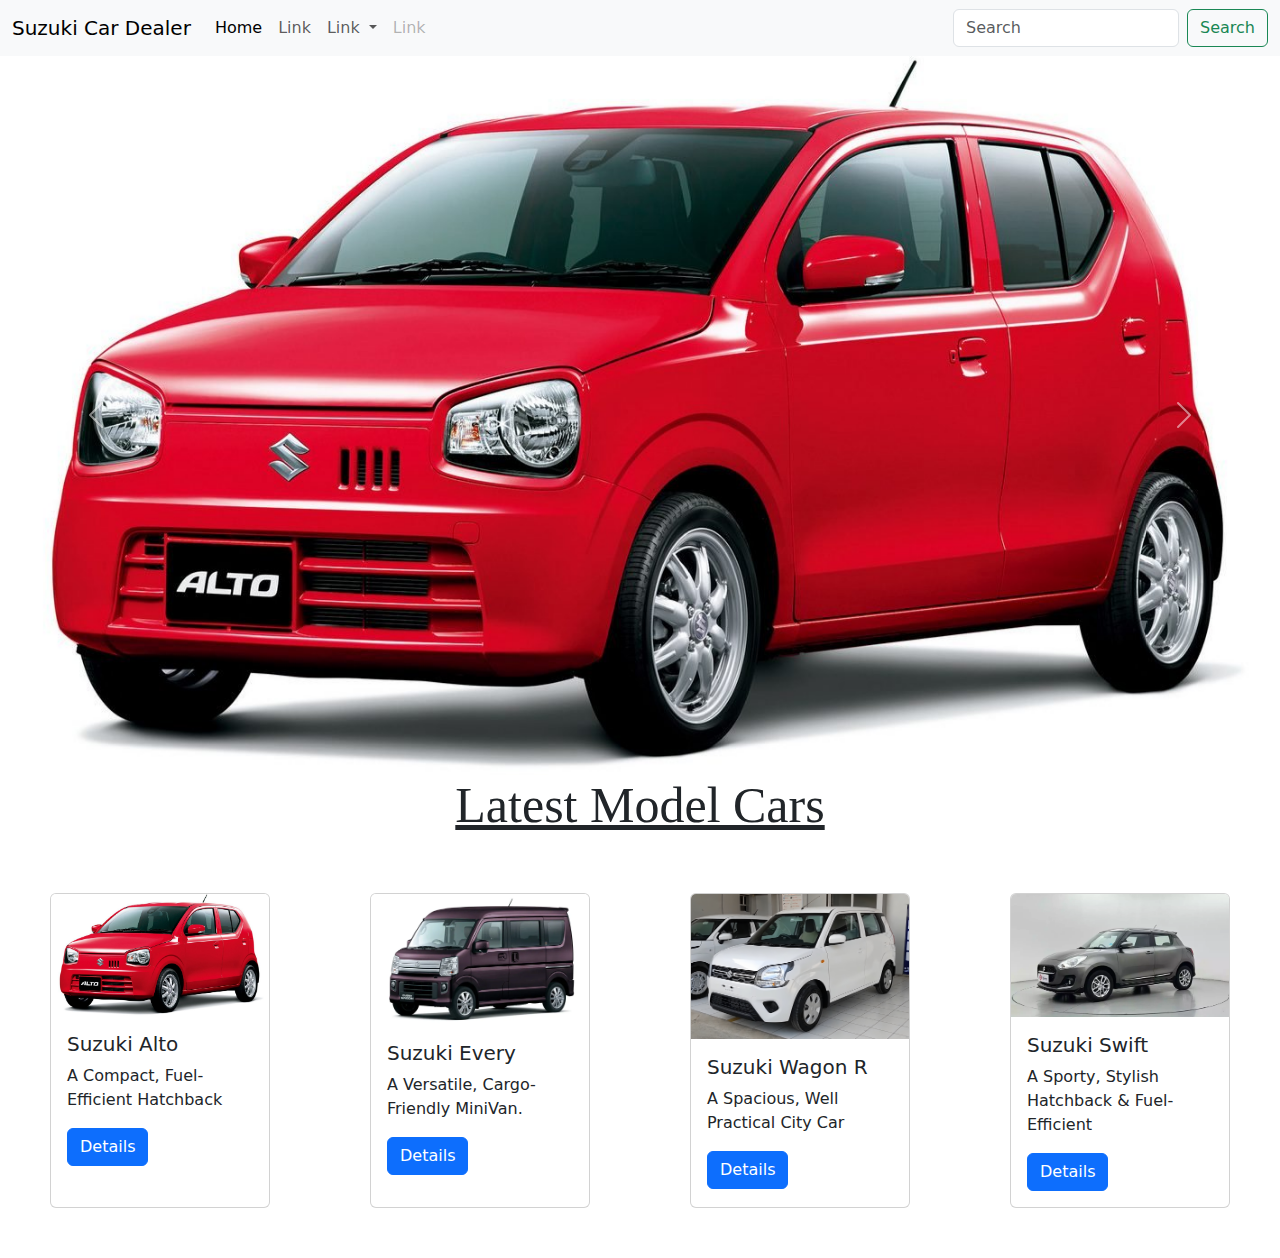
==== index.html @ 20307384 "bootstrap" ====
<!DOCTYPE html>
<html lang="en">

<head>
    <meta charset="UTF-8">
    <meta name="viewport" content="width=device-width, initial-scale=1.0">
    <title>Bootstrap</title>
    <link href="https://cdn.jsdelivr.net/npm/bootstrap@5.3.3/dist/css/bootstrap.min.css" rel="stylesheet"
        integrity="sha384-QWTKZyjpPEjISv5WaRU9OFeRpok6YctnYmDr5pNlyT2bRjXh0JMhjY6hW+ALEwIH" crossorigin="anonymous">
    <link rel="stylesheet" href="styles.css">
</head>

<body>
    <!-- Navebar -->
    <nav class="navbar navbar-expand-lg bg-body-tertiary">
        <div class="container-fluid">
            <a class="navbar-brand" href="#">Suzuki Car Dealer</a>
            <button class="navbar-toggler" type="button" data-bs-toggle="collapse" data-bs-target="#navbarScroll"
                aria-controls="navbarScroll" aria-expanded="false" aria-label="Toggle navigation">
                <span class="navbar-toggler-icon"></span>
            </button>
            <div class="collapse navbar-collapse" id="navbarScroll">
                <ul class="navbar-nav me-auto my-2 my-lg-0 navbar-nav-scroll" style="--bs-scroll-height: 100px;">
                    <li class="nav-item">
                        <a class="nav-link active" aria-current="page" href="#">Home</a>
                    </li>
                    <li class="nav-item">
                        <a class="nav-link" href="#">Link</a>
                    </li>
                    <li class="nav-item dropdown">
                        <a class="nav-link dropdown-toggle" href="#" role="button" data-bs-toggle="dropdown"
                            aria-expanded="false">
                            Link
                        </a>
                        <ul class="dropdown-menu">
                            <li><a class="dropdown-item" href="#">Action</a></li>
                            <li><a class="dropdown-item" href="#">Another action</a></li>
                            <li>
                                <hr class="dropdown-divider">
                            </li>
                            <li><a class="dropdown-item" href="#">Something else here</a></li>
                        </ul>
                    </li>
                    <li class="nav-item">
                        <a class="nav-link disabled" aria-disabled="true">Link</a>
                    </li>
                </ul>
                <form class="d-flex" role="search">
                    <input class="form-control me-2" type="search" placeholder="Search" aria-label="Search">
                    <button class="btn btn-outline-success" type="submit">Search</button>
                </form>
            </div>
        </div>
    </nav>
    <!-- End of Navebar -->
    <!-- Slider -->
    <div id="carouselExample" class="carousel slide">
        <div class="carousel-inner">
            <div class="carousel-item active">
                <img src="assets/alto.jpeg" class="d-block w-100" alt="Suzuki Alto">
            </div>
            <div class="carousel-item">
                <img src="assets/every.webp" class="d-block w-100" alt="Suzuki Every">
            </div>
            <div class="carousel-item">
                <img src="assets/swift.webp" class="d-block w-100" alt="Suzuki Swift">
            </div>
            <div class="carousel-item">
                <img src="assets/wagon.png" class="d-block w-100" alt="Suzuki WagonR">
            </div>
        </div>
        <button class="carousel-control-prev" type="button" data-bs-target="#carouselExample" data-bs-slide="prev">
            <span class="carousel-control-prev-icon" aria-hidden="true"></span>
            <span class="visually-hidden">Previous</span>
        </button>
        <button class="carousel-control-next" type="button" data-bs-target="#carouselExample" data-bs-slide="next">
            <span class="carousel-control-next-icon" aria-hidden="true"></span>
            <span class="visually-hidden">Next</span>
        </button>
    </div>
    <!-- End of Slicer -->
     <!-- Card --> 
      <h1 style="text-align: center; font-size: 50px; font-family: Cambria, Cochin, Georgia, Times, 'Times New Roman', serif; text-decoration: underline;">Latest Model Cars</h1>
      <div class="mycar">
     <div class="card" style="width: 18rem;">
        <img src="assets/alto.jpeg" class="card-img-top" alt="Suzuki Alto">
        <div class="card-body">
          <h5 class="card-title">Suzuki Alto</h5>
          <p class="card-text">A Compact, Fuel-Efficient Hatchback</p>
          <a href="#" class="btn btn-primary">Details</a>
        </div>
      </div>
      <div class="card" style="width: 18rem;">
        <img src="assets/every.webp" class="card-img-top" alt="Suzuki Every">
        <div class="card-body">
          <h5 class="card-title">Suzuki Every</h5>
          <p class="card-text">A Versatile, Cargo-Friendly MiniVan.</p>
          <a href="#" class="btn btn-primary">Details</a>
        </div>
      </div>
      <div class="card" style="width: 18rem;">
        <img src="assets/wagon.png" class="card-img-top" alt="Suzuki WagonR">
        <div class="card-body">
          <h5 class="card-title">Suzuki Wagon R</h5>
          <p class="card-text">A Spacious, Well Practical City Car</p>
          <a href="#" class="btn btn-primary">Details</a>
        </div>
      </div>
      <div class="card" style="width: 18rem;">
        <img src="assets/swift.webp" class="card-img-top" alt="Suzuki Swift">
        <div class="card-body">
          <h5 class="card-title">Suzuki Swift</h5>
          <p class="card-text">A Sporty, Stylish Hatchback & Fuel-Efficient</p>
          <a href="#" class="btn btn-primary">Details</a>
        </div>
      </div>
    </div>
    <script src="https://cdn.jsdelivr.net/npm/bootstrap@5.3.3/dist/js/bootstrap.bundle.min.js"
        integrity="sha384-YvpcrYf0tY3lHB60NNkmXc5s9fDVZLESaAA55NDzOxhy9GkcIdslK1eN7N6jIeHz"
        crossorigin="anonymous"></script>
</body>

</html>
---- styles.css ----
.card {
    margin: 50px !important;
}
.mycar {
    display: flex;
}
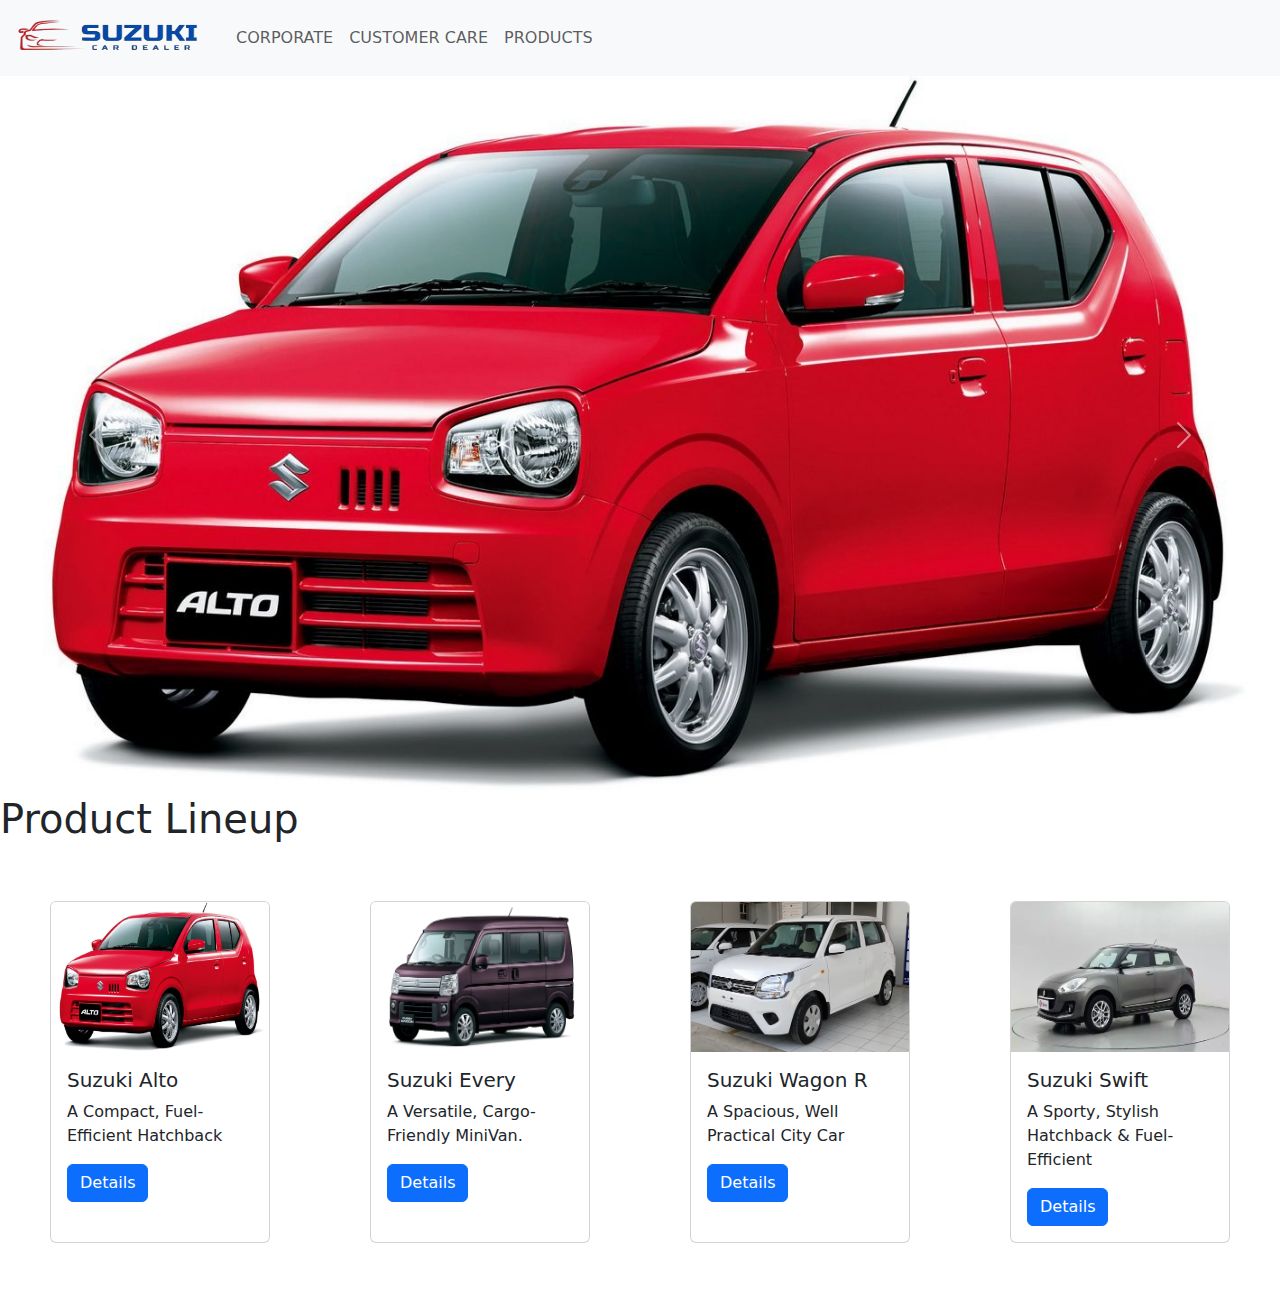
==== commit 84445063: "bootstrapupdate" ====
--- a/index.html
+++ b/index.html
@@ -4,7 +4,7 @@
 <head>
     <meta charset="UTF-8">
     <meta name="viewport" content="width=device-width, initial-scale=1.0">
-    <title>Bootstrap</title>
+    <title>Suzuki Car Dealer</title>
     <link href="https://cdn.jsdelivr.net/npm/bootstrap@5.3.3/dist/css/bootstrap.min.css" rel="stylesheet"
         integrity="sha384-QWTKZyjpPEjISv5WaRU9OFeRpok6YctnYmDr5pNlyT2bRjXh0JMhjY6hW+ALEwIH" crossorigin="anonymous">
     <link rel="stylesheet" href="styles.css">
@@ -14,7 +14,7 @@
     <!-- Navebar -->
     <nav class="navbar navbar-expand-lg bg-body-tertiary">
         <div class="container-fluid">
-            <a class="navbar-brand" href="#">Suzuki Car Dealer</a>
+            <a class="navbar-brand" href="index.html"><img src="assets/logo.png" width="200" height="50"/></a>
             <button class="navbar-toggler" type="button" data-bs-toggle="collapse" data-bs-target="#navbarScroll"
                 aria-controls="navbarScroll" aria-expanded="false" aria-label="Toggle navigation">
                 <span class="navbar-toggler-icon"></span>
@@ -22,33 +22,22 @@
             <div class="collapse navbar-collapse" id="navbarScroll">
                 <ul class="navbar-nav me-auto my-2 my-lg-0 navbar-nav-scroll" style="--bs-scroll-height: 100px;">
                     <li class="nav-item">
-                        <a class="nav-link active" aria-current="page" href="#">Home</a>
+                        <a class="nav-link" aria-current="page" href="./corporate/index.html">CORPORATE</a>
                     </li>
                     <li class="nav-item">
-                        <a class="nav-link" href="#">Link</a>
+                        <a class="nav-link" href="#">CUSTOMER CARE</a>
                     </li>
-                    <li class="nav-item dropdown">
-                        <a class="nav-link dropdown-toggle" href="#" role="button" data-bs-toggle="dropdown"
+                    <li class="nav-item">
+                        <a class="nav-link" href="#" role="button" data-bs-toggle="dropdown"
                             aria-expanded="false">
-                            Link
+                            PRODUCTS
                         </a>
                         <ul class="dropdown-menu">
-                            <li><a class="dropdown-item" href="#">Action</a></li>
-                            <li><a class="dropdown-item" href="#">Another action</a></li>
-                            <li>
-                                <hr class="dropdown-divider">
-                            </li>
-                            <li><a class="dropdown-item" href="#">Something else here</a></li>
+                            <li><a class="nav-link" href="#">NEW CARS</a></li>
+                            <li><a class="nav-link" href="./certifiedusedcar/index.html">CERTIFIED USED CARS</a></li>
                         </ul>
                     </li>
-                    <li class="nav-item">
-                        <a class="nav-link disabled" aria-disabled="true">Link</a>
-                    </li>
                 </ul>
-                <form class="d-flex" role="search">
-                    <input class="form-control me-2" type="search" placeholder="Search" aria-label="Search">
-                    <button class="btn btn-outline-success" type="submit">Search</button>
-                </form>
             </div>
         </div>
     </nav>
@@ -80,10 +69,12 @@
     </div>
     <!-- End of Slicer -->
      <!-- Card --> 
-      <h1 style="text-align: center; font-size: 50px; font-family: Cambria, Cochin, Georgia, Times, 'Times New Roman', serif; text-decoration: underline;">Latest Model Cars</h1>
+      <div class="heading">
+      <h1>Product Lineup</h1>
+    </div>
       <div class="mycar">
      <div class="card" style="width: 18rem;">
-        <img src="assets/alto.jpeg" class="card-img-top" alt="Suzuki Alto">
+        <img src="assets/alto.jpeg" class="card-img-top" alt="Suzuki Alto" height="150" width="150">
         <div class="card-body">
           <h5 class="card-title">Suzuki Alto</h5>
           <p class="card-text">A Compact, Fuel-Efficient Hatchback</p>
@@ -91,7 +82,7 @@
         </div>
       </div>
       <div class="card" style="width: 18rem;">
-        <img src="assets/every.webp" class="card-img-top" alt="Suzuki Every">
+        <img src="assets/every.webp" class="card-img-top" alt="Suzuki Every" height="150" width="150">
         <div class="card-body">
           <h5 class="card-title">Suzuki Every</h5>
           <p class="card-text">A Versatile, Cargo-Friendly MiniVan.</p>
@@ -99,7 +90,7 @@
         </div>
       </div>
       <div class="card" style="width: 18rem;">
-        <img src="assets/wagon.png" class="card-img-top" alt="Suzuki WagonR">
+        <img src="assets/wagon.png" class="card-img-top" alt="Suzuki WagonR" height="150" width="150">
         <div class="card-body">
           <h5 class="card-title">Suzuki Wagon R</h5>
           <p class="card-text">A Spacious, Well Practical City Car</p>
@@ -107,7 +98,7 @@
         </div>
       </div>
       <div class="card" style="width: 18rem;">
-        <img src="assets/swift.webp" class="card-img-top" alt="Suzuki Swift">
+        <img src="assets/swift.webp" class="card-img-top" alt="Suzuki Swift" height="150" width="150">
         <div class="card-body">
           <h5 class="card-title">Suzuki Swift</h5>
           <p class="card-text">A Sporty, Stylish Hatchback & Fuel-Efficient</p>
